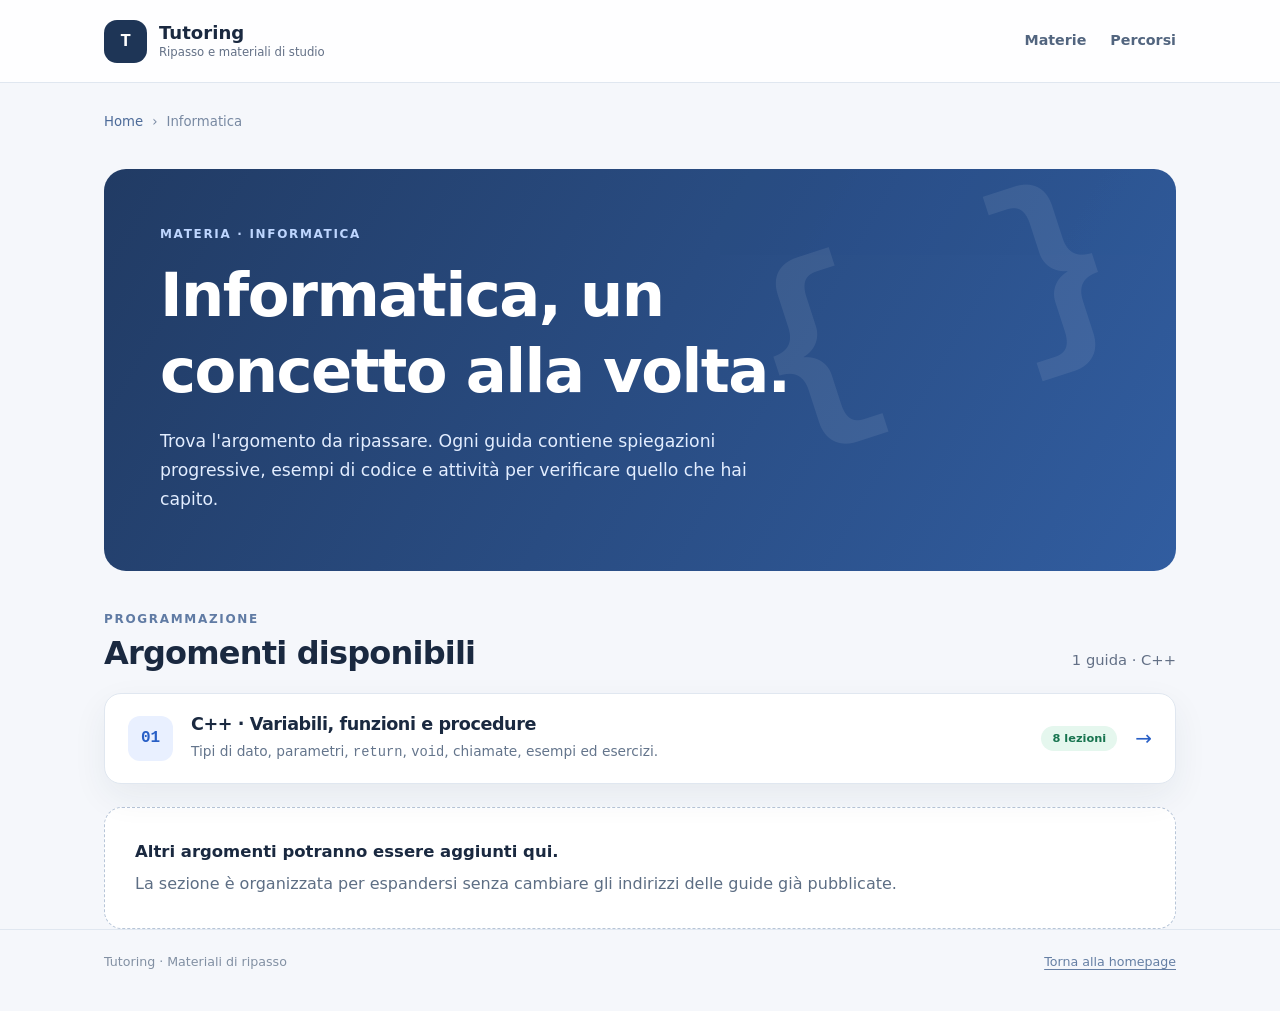
==== informatica/index.html @ deb6f5bb "Aggiunge indice della materia informatica" ====
<!doctype html>
<html lang="it">
<head>
<meta charset="utf-8">
<meta name="viewport" content="width=device-width, initial-scale=1">
<meta name="theme-color" content="#f5f7fb">
<meta name="description" content="Ripasso di Informatica: guida C++ a variabili, funzioni, parametri, procedure e sottoprogrammi.">
<title>Informatica | Tutoring</title>
<style>
:root{--bg:#f5f7fb;--paper:#ffffff;--ink:#1a2940;--muted:#637086;--border:#e0e7f0;--blue:#285fc6;--blue-pale:#e9f0ff;--green:#17744f;--green-pale:#e5f7ee;--purple:#6549b5;--purple-pale:#f0ecff;--shadow:0 13px 35px rgba(37,54,81,.065)}
*{box-sizing:border-box}
html{scroll-behavior:smooth}
body{margin:0;background:var(--bg);color:var(--ink);font:16px/1.65 system-ui,-apple-system,"Segoe UI",Arial,sans-serif}
a{color:var(--blue);text-decoration-thickness:1px;text-underline-offset:3px}
a:focus-visible{outline:3px solid #72a0ff;outline-offset:5px;border-radius:5px}
.shell{max-width:1120px;margin:auto;padding:0 24px}
header{background:rgba(255,255,255,.93);border-bottom:1px solid var(--border)}
.header-inner{min-height:82px;display:flex;justify-content:space-between;align-items:center;gap:22px}
.brand{display:flex;align-items:center;gap:12px;text-decoration:none;color:var(--ink);font-size:1.13rem;font-weight:800;line-height:1.25}
.logo{display:grid;place-items:center;width:43px;height:43px;border-radius:13px;background:#1e3556;color:white;font:800 1.12rem ui-monospace,Consolas,monospace}
.brand small{display:block;font-size:.73rem;color:var(--muted);font-weight:500}
.headnav{display:flex;gap:24px;align-items:center;flex-wrap:wrap;font-size:.89rem;font-weight:700}
.headnav a{color:#52657f;text-decoration:none}
.headnav a:hover{color:var(--blue)}
main{padding-bottom:60px}
.hero{margin:36px 0 26px;background:linear-gradient(120deg,#213b64,#315da0);border-radius:22px;padding:clamp(28px,5vw,56px);color:#fff;position:relative;overflow:hidden}
.hero:after{content:'{ }';position:absolute;right:5%;top:10%;font:800 clamp(7rem,18vw,13rem)/1 ui-monospace,Consolas,monospace;opacity:.08;transform:rotate(-18deg);pointer-events:none}
.hero .kicker{color:#bed6ff}
.kicker{text-transform:uppercase;letter-spacing:.14em;font-size:.75rem;font-weight:850}
h1,h2,h3{line-height:1.25;letter-spacing:-.025em}
h1{font-size:clamp(2.2rem,5.2vw,3.8rem);margin:13px 0 17px;max-width:790px}
.hero p{color:#e2edff;max-width:650px;font-size:1.08rem;margin:0;line-height:1.7}
.crumbs{margin-top:28px;display:flex;gap:9px;align-items:center;color:#7889a2;font-size:.83rem}
.crumbs a{color:#4d6b99;text-decoration:none}
.crumbs a:hover{text-decoration:underline}
.section-head{display:flex;align-items:end;justify-content:space-between;gap:20px;margin:39px 0 17px}
.section-head h2{margin:3px 0 0;font-size:clamp(1.5rem,2.7vw,2rem)}
.section-head p{color:var(--muted);margin:0;font-size:.92rem}
.grid{display:grid;grid-template-columns:repeat(2,minmax(0,1fr));gap:18px}
.card{display:flex;flex-direction:column;min-width:0;background:var(--paper);border:1px solid var(--border);border-radius:19px;padding:28px;box-shadow:var(--shadow)}
a.card{text-decoration:none;color:var(--ink);transition:border-color .17s,transform .17s,box-shadow .17s}
a.card:hover{border-color:#95b7ee;transform:translateY(-3px);box-shadow:0 16px 38px rgba(37,54,81,.1)}
.card-top{display:flex;align-items:center;justify-content:space-between;gap:16px}
.card-symbol{display:grid;place-items:center;width:59px;height:59px;border-radius:16px;font:750 1.5rem ui-monospace,Consolas,monospace}
.card-symbol.blue{background:var(--blue-pale);color:var(--blue)}
.card-symbol.purple{background:var(--purple-pale);color:var(--purple)}
.pill{display:inline-block;border-radius:100px;padding:5px 11px;font-size:.71rem;line-height:1.3;font-weight:800;white-space:nowrap}
.pill.ready{background:var(--green-pale);color:var(--green)}
.pill.soon{background:#eef1f6;color:#67768e}
.card h3{font-size:1.37rem;margin:25px 0 9px}
.card p{font-size:.96rem;line-height:1.65;color:#5b6d85;margin:0}
.card .card-bottom{display:flex;justify-content:space-between;align-items:center;gap:12px;border-top:1px solid #e8edf4;margin-top:auto;padding-top:20px;font-weight:800;font-size:.88rem;color:var(--blue)}
.card-bottom .subtext{color:#7b899f;font-size:.76rem;font-weight:600}
.arrow{font-size:1.25rem}
.feature{margin-top:18px;background:#fff;border:1px solid var(--border);border-radius:19px;padding:25px 28px;display:grid;grid-template-columns:1fr auto;gap:18px;align-items:center}
.feature .kicker{color:#5f78a3}
.feature h3{font-size:1.28rem;margin:6px 0 7px}
.feature p{color:#586b84;margin:0;max-width:710px;font-size:.91rem}
.cta{display:inline-flex;justify-content:center;align-items:center;gap:10px;border-radius:11px;padding:11px 18px;background:var(--blue);color:#fff;text-decoration:none;font-size:.88rem;font-weight:800;white-space:nowrap}
.cta:hover{background:#184baf}
.cta.secondary{background:#ecf2ff;color:#2054aa}
.cta.secondary:hover{background:#dce8ff}
.topic-group{display:grid;gap:14px;margin-top:20px}
.topic{display:flex;align-items:center;gap:18px;border:1px solid var(--border);background:#fff;padding:20px 23px;border-radius:17px;text-decoration:none;color:var(--ink);box-shadow:var(--shadow);transition:border-color .17s,transform .17s}
.topic:hover{border-color:#9ebbe7;transform:translateY(-2px)}
.topic-num{width:45px;height:45px;flex:none;display:grid;place-items:center;border-radius:12px;background:var(--blue-pale);color:var(--blue);font:800 1rem ui-monospace,monospace}
.topic-main{flex:1;min-width:0}
.topic h3{font-size:1.1rem;margin:0 0 5px}
.topic p{font-size:.86rem;line-height:1.5;color:#64758c;margin:0}
.topic .arrow{color:var(--blue)}
.empty{background:#fff;border:1px dashed #b7c5d8;border-radius:18px;padding:30px;margin-top:23px;color:#5d6e84}
.empty strong{display:block;color:var(--ink);font-size:1.03rem}
.empty p{margin:6px 0 0}
footer{border-top:1px solid var(--border);padding:22px 0 40px;color:#8290a3;font-size:.79rem}
footer .shell{display:flex;justify-content:space-between;gap:12px;flex-wrap:wrap}
footer a{color:#657fa4}
@media(max-width:710px){.shell{padding:0 16px}.header-inner{min-height:72px}.headnav{gap:13px;font-size:.8rem}.hero{margin-top:19px;border-radius:17px;padding:27px 23px}.hero:after{font-size:7rem;top:38%;right:-3%}.hero p{font-size:.98rem}.grid{grid-template-columns:1fr;gap:13px}.card{padding:23px}.card h3{margin-top:18px}.section-head{margin-top:30px;display:block}.section-head p{margin-top:7px}.feature{grid-template-columns:1fr;padding:23px}.feature .cta{justify-self:start}.topic{padding:18px 16px;gap:12px}.topic-num{height:40px;width:40px}.topic .pill{display:none}}
@media(prefers-reduced-motion:reduce){html{scroll-behavior:auto}a.card,.topic{transition:none}}
</style>
</head>
<body>
<header><div class="shell header-inner"><a class="brand" href="../" aria-label="Tutoring, torna alla pagina iniziale"><span class="logo">T</span><span>Tutoring<small>Ripasso e materiali di studio</small></span></a><nav class="headnav" aria-label="Navigazione"><a href="../#materie">Materie</a><a href="../#percorsi">Percorsi</a></nav></div></header>
<main class="shell">
<nav class="crumbs" aria-label="Percorso di navigazione"><a href="../">Home</a><span aria-hidden="true">›</span><span aria-current="page">Informatica</span></nav>
<section class="hero" aria-labelledby="titolo"><div class="kicker">Materia · Informatica</div><h1 id="titolo">Informatica, un concetto alla volta.</h1><p>Trova l'argomento da ripassare. Ogni guida contiene spiegazioni progressive, esempi di codice e attività per verificare quello che hai capito.</p></section>
<section aria-labelledby="titolo-argomenti"><div class="section-head"><div><div class="kicker" style="color:#607ba4">Programmazione</div><h2 id="titolo-argomenti">Argomenti disponibili</h2></div><p>1 guida · C++</p></div>
<div class="topic-group"><a class="topic" href="cpp-sottoprogrammi/"><span class="topic-num">01</span><span class="topic-main"><h3>C++ · Variabili, funzioni e procedure</h3><p>Tipi di dato, parametri, <code>return</code>, <code>void</code>, chiamate, esempi ed esercizi.</p></span><span class="pill ready">8 lezioni</span><span class="arrow" aria-hidden="true">→</span></a></div>
<div class="empty"><strong>Altri argomenti potranno essere aggiunti qui.</strong><p>La sezione è organizzata per espandersi senza cambiare gli indirizzi delle guide già pubblicate.</p></div>
</section></main><footer><div class="shell"><span>Tutoring · Materiali di ripasso</span><a href="../">Torna alla homepage</a></div></footer>
</body>
</html>
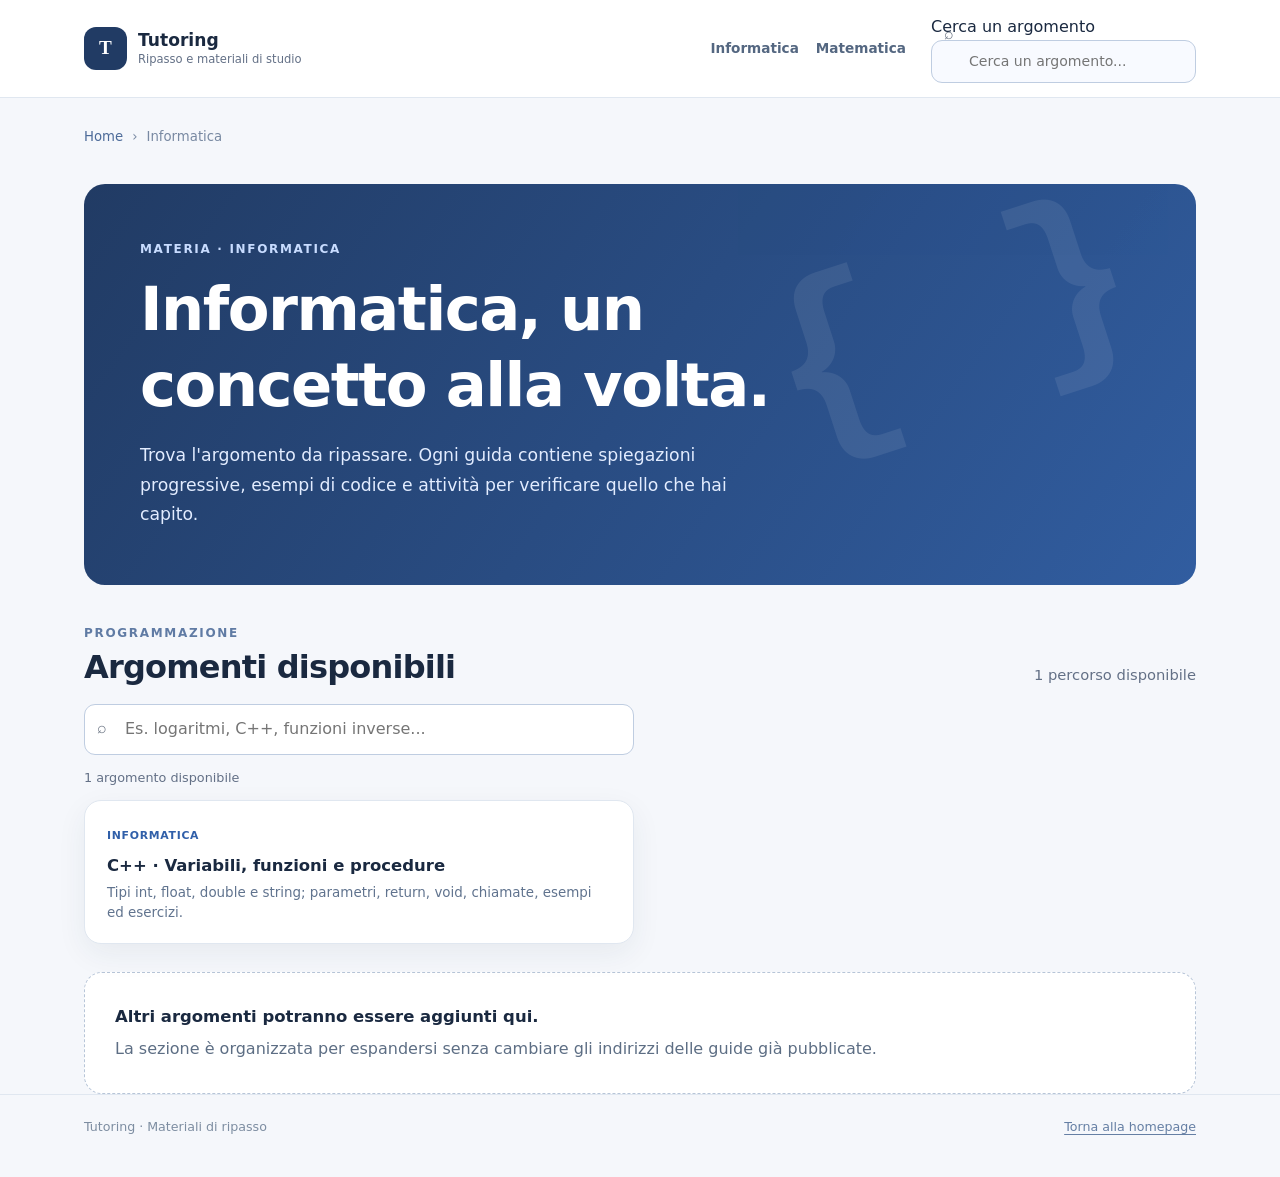
==== commit 38a691b5: "Allinea Informatica allo stile condiviso e aggiunge ricerca" ====
--- a/informatica/index.html
+++ b/informatica/index.html
@@ -6,85 +6,16 @@
 <meta name="theme-color" content="#f5f7fb">
 <meta name="description" content="Ripasso di Informatica: guida C++ a variabili, funzioni, parametri, procedure e sottoprogrammi.">
 <title>Informatica | Tutoring</title>
-<style>
-:root{--bg:#f5f7fb;--paper:#ffffff;--ink:#1a2940;--muted:#637086;--border:#e0e7f0;--blue:#285fc6;--blue-pale:#e9f0ff;--green:#17744f;--green-pale:#e5f7ee;--purple:#6549b5;--purple-pale:#f0ecff;--shadow:0 13px 35px rgba(37,54,81,.065)}
-*{box-sizing:border-box}
-html{scroll-behavior:smooth}
-body{margin:0;background:var(--bg);color:var(--ink);font:16px/1.65 system-ui,-apple-system,"Segoe UI",Arial,sans-serif}
-a{color:var(--blue);text-decoration-thickness:1px;text-underline-offset:3px}
-a:focus-visible{outline:3px solid #72a0ff;outline-offset:5px;border-radius:5px}
-.shell{max-width:1120px;margin:auto;padding:0 24px}
-header{background:rgba(255,255,255,.93);border-bottom:1px solid var(--border)}
-.header-inner{min-height:82px;display:flex;justify-content:space-between;align-items:center;gap:22px}
-.brand{display:flex;align-items:center;gap:12px;text-decoration:none;color:var(--ink);font-size:1.13rem;font-weight:800;line-height:1.25}
-.logo{display:grid;place-items:center;width:43px;height:43px;border-radius:13px;background:#1e3556;color:white;font:800 1.12rem ui-monospace,Consolas,monospace}
-.brand small{display:block;font-size:.73rem;color:var(--muted);font-weight:500}
-.headnav{display:flex;gap:24px;align-items:center;flex-wrap:wrap;font-size:.89rem;font-weight:700}
-.headnav a{color:#52657f;text-decoration:none}
-.headnav a:hover{color:var(--blue)}
-main{padding-bottom:60px}
-.hero{margin:36px 0 26px;background:linear-gradient(120deg,#213b64,#315da0);border-radius:22px;padding:clamp(28px,5vw,56px);color:#fff;position:relative;overflow:hidden}
-.hero:after{content:'{ }';position:absolute;right:5%;top:10%;font:800 clamp(7rem,18vw,13rem)/1 ui-monospace,Consolas,monospace;opacity:.08;transform:rotate(-18deg);pointer-events:none}
-.hero .kicker{color:#bed6ff}
-.kicker{text-transform:uppercase;letter-spacing:.14em;font-size:.75rem;font-weight:850}
-h1,h2,h3{line-height:1.25;letter-spacing:-.025em}
-h1{font-size:clamp(2.2rem,5.2vw,3.8rem);margin:13px 0 17px;max-width:790px}
-.hero p{color:#e2edff;max-width:650px;font-size:1.08rem;margin:0;line-height:1.7}
-.crumbs{margin-top:28px;display:flex;gap:9px;align-items:center;color:#7889a2;font-size:.83rem}
-.crumbs a{color:#4d6b99;text-decoration:none}
-.crumbs a:hover{text-decoration:underline}
-.section-head{display:flex;align-items:end;justify-content:space-between;gap:20px;margin:39px 0 17px}
-.section-head h2{margin:3px 0 0;font-size:clamp(1.5rem,2.7vw,2rem)}
-.section-head p{color:var(--muted);margin:0;font-size:.92rem}
-.grid{display:grid;grid-template-columns:repeat(2,minmax(0,1fr));gap:18px}
-.card{display:flex;flex-direction:column;min-width:0;background:var(--paper);border:1px solid var(--border);border-radius:19px;padding:28px;box-shadow:var(--shadow)}
-a.card{text-decoration:none;color:var(--ink);transition:border-color .17s,transform .17s,box-shadow .17s}
-a.card:hover{border-color:#95b7ee;transform:translateY(-3px);box-shadow:0 16px 38px rgba(37,54,81,.1)}
-.card-top{display:flex;align-items:center;justify-content:space-between;gap:16px}
-.card-symbol{display:grid;place-items:center;width:59px;height:59px;border-radius:16px;font:750 1.5rem ui-monospace,Consolas,monospace}
-.card-symbol.blue{background:var(--blue-pale);color:var(--blue)}
-.card-symbol.purple{background:var(--purple-pale);color:var(--purple)}
-.pill{display:inline-block;border-radius:100px;padding:5px 11px;font-size:.71rem;line-height:1.3;font-weight:800;white-space:nowrap}
-.pill.ready{background:var(--green-pale);color:var(--green)}
-.pill.soon{background:#eef1f6;color:#67768e}
-.card h3{font-size:1.37rem;margin:25px 0 9px}
-.card p{font-size:.96rem;line-height:1.65;color:#5b6d85;margin:0}
-.card .card-bottom{display:flex;justify-content:space-between;align-items:center;gap:12px;border-top:1px solid #e8edf4;margin-top:auto;padding-top:20px;font-weight:800;font-size:.88rem;color:var(--blue)}
-.card-bottom .subtext{color:#7b899f;font-size:.76rem;font-weight:600}
-.arrow{font-size:1.25rem}
-.feature{margin-top:18px;background:#fff;border:1px solid var(--border);border-radius:19px;padding:25px 28px;display:grid;grid-template-columns:1fr auto;gap:18px;align-items:center}
-.feature .kicker{color:#5f78a3}
-.feature h3{font-size:1.28rem;margin:6px 0 7px}
-.feature p{color:#586b84;margin:0;max-width:710px;font-size:.91rem}
-.cta{display:inline-flex;justify-content:center;align-items:center;gap:10px;border-radius:11px;padding:11px 18px;background:var(--blue);color:#fff;text-decoration:none;font-size:.88rem;font-weight:800;white-space:nowrap}
-.cta:hover{background:#184baf}
-.cta.secondary{background:#ecf2ff;color:#2054aa}
-.cta.secondary:hover{background:#dce8ff}
-.topic-group{display:grid;gap:14px;margin-top:20px}
-.topic{display:flex;align-items:center;gap:18px;border:1px solid var(--border);background:#fff;padding:20px 23px;border-radius:17px;text-decoration:none;color:var(--ink);box-shadow:var(--shadow);transition:border-color .17s,transform .17s}
-.topic:hover{border-color:#9ebbe7;transform:translateY(-2px)}
-.topic-num{width:45px;height:45px;flex:none;display:grid;place-items:center;border-radius:12px;background:var(--blue-pale);color:var(--blue);font:800 1rem ui-monospace,monospace}
-.topic-main{flex:1;min-width:0}
-.topic h3{font-size:1.1rem;margin:0 0 5px}
-.topic p{font-size:.86rem;line-height:1.5;color:#64758c;margin:0}
-.topic .arrow{color:var(--blue)}
-.empty{background:#fff;border:1px dashed #b7c5d8;border-radius:18px;padding:30px;margin-top:23px;color:#5d6e84}
-.empty strong{display:block;color:var(--ink);font-size:1.03rem}
-.empty p{margin:6px 0 0}
-footer{border-top:1px solid var(--border);padding:22px 0 40px;color:#8290a3;font-size:.79rem}
-footer .shell{display:flex;justify-content:space-between;gap:12px;flex-wrap:wrap}
-footer a{color:#657fa4}
-@media(max-width:710px){.shell{padding:0 16px}.header-inner{min-height:72px}.headnav{gap:13px;font-size:.8rem}.hero{margin-top:19px;border-radius:17px;padding:27px 23px}.hero:after{font-size:7rem;top:38%;right:-3%}.hero p{font-size:.98rem}.grid{grid-template-columns:1fr;gap:13px}.card{padding:23px}.card h3{margin-top:18px}.section-head{margin-top:30px;display:block}.section-head p{margin-top:7px}.feature{grid-template-columns:1fr;padding:23px}.feature .cta{justify-self:start}.topic{padding:18px 16px;gap:12px}.topic-num{height:40px;width:40px}.topic .pill{display:none}}
-@media(prefers-reduced-motion:reduce){html{scroll-behavior:auto}a.card,.topic{transition:none}}
-</style>
+<link rel="stylesheet" href="../assets/landing.css">
+<link rel="stylesheet" href="../assets/site.css">
+<script defer src="../assets/site.js" data-root="../"></script>
 </head>
 <body>
-<header><div class="shell header-inner"><a class="brand" href="../" aria-label="Tutoring, torna alla pagina iniziale"><span class="logo">T</span><span>Tutoring<small>Ripasso e materiali di studio</small></span></a><nav class="headnav" aria-label="Navigazione"><a href="../#materie">Materie</a><a href="../#percorsi">Percorsi</a></nav></div></header>
 <main class="shell">
 <nav class="crumbs" aria-label="Percorso di navigazione"><a href="../">Home</a><span aria-hidden="true">›</span><span aria-current="page">Informatica</span></nav>
 <section class="hero" aria-labelledby="titolo"><div class="kicker">Materia · Informatica</div><h1 id="titolo">Informatica, un concetto alla volta.</h1><p>Trova l'argomento da ripassare. Ogni guida contiene spiegazioni progressive, esempi di codice e attività per verificare quello che hai capito.</p></section>
-<section aria-labelledby="titolo-argomenti"><div class="section-head"><div><div class="kicker" style="color:#607ba4">Programmazione</div><h2 id="titolo-argomenti">Argomenti disponibili</h2></div><p>1 guida · C++</p></div>
-<div class="topic-group"><a class="topic" href="cpp-sottoprogrammi/"><span class="topic-num">01</span><span class="topic-main"><h3>C++ · Variabili, funzioni e procedure</h3><p>Tipi di dato, parametri, <code>return</code>, <code>void</code>, chiamate, esempi ed esercizi.</p></span><span class="pill ready">8 lezioni</span><span class="arrow" aria-hidden="true">→</span></a></div>
+<section aria-labelledby="titolo-argomenti"><div class="section-head"><div><div class="kicker" style="color:#607ba4">Programmazione</div><h2 id="titolo-argomenti">Argomenti disponibili</h2></div><p>1 percorso disponibile</p></div>
+<div data-topic-catalog="informatica"></div>
 <div class="empty"><strong>Altri argomenti potranno essere aggiunti qui.</strong><p>La sezione è organizzata per espandersi senza cambiare gli indirizzi delle guide già pubblicate.</p></div>
 </section></main><footer><div class="shell"><span>Tutoring · Materiali di ripasso</span><a href="../">Torna alla homepage</a></div></footer>
 </body>
--- a/assets/landing.css
+++ b/assets/landing.css
@@ -0,0 +1,70 @@
+
+:root{--bg:#f5f7fb;--paper:#ffffff;--ink:#1a2940;--muted:#637086;--border:#e0e7f0;--blue:#285fc6;--blue-pale:#e9f0ff;--green:#17744f;--green-pale:#e5f7ee;--purple:#6549b5;--purple-pale:#f0ecff;--shadow:0 13px 35px rgba(37,54,81,.065)}
+*{box-sizing:border-box}
+html{scroll-behavior:smooth}
+body{margin:0;background:var(--bg);color:var(--ink);font:16px/1.65 system-ui,-apple-system,"Segoe UI",Arial,sans-serif}
+a{color:var(--blue);text-decoration-thickness:1px;text-underline-offset:3px}
+a:focus-visible{outline:3px solid #72a0ff;outline-offset:5px;border-radius:5px}
+.shell{max-width:1120px;margin:auto;padding:0 24px}
+header{background:rgba(255,255,255,.93);border-bottom:1px solid var(--border)}
+.header-inner{min-height:82px;display:flex;justify-content:space-between;align-items:center;gap:22px}
+.brand{display:flex;align-items:center;gap:12px;text-decoration:none;color:var(--ink);font-size:1.13rem;font-weight:800;line-height:1.25}
+.logo{display:grid;place-items:center;width:43px;height:43px;border-radius:13px;background:#1e3556;color:white;font:800 1.12rem ui-monospace,Consolas,monospace}
+.brand small{display:block;font-size:.73rem;color:var(--muted);font-weight:500}
+.headnav{display:flex;gap:24px;align-items:center;flex-wrap:wrap;font-size:.89rem;font-weight:700}
+.headnav a{color:#52657f;text-decoration:none}
+.headnav a:hover{color:var(--blue)}
+main{padding-bottom:60px}
+.hero{margin:36px 0 26px;background:linear-gradient(120deg,#213b64,#315da0);border-radius:22px;padding:clamp(28px,5vw,56px);color:#fff;position:relative;overflow:hidden}
+.hero:after{content:'{ }';position:absolute;right:5%;top:10%;font:800 clamp(7rem,18vw,13rem)/1 ui-monospace,Consolas,monospace;opacity:.08;transform:rotate(-18deg);pointer-events:none}
+.hero .kicker{color:#bed6ff}
+.kicker{text-transform:uppercase;letter-spacing:.14em;font-size:.75rem;font-weight:850}
+h1,h2,h3{line-height:1.25;letter-spacing:-.025em}
+h1{font-size:clamp(2.2rem,5.2vw,3.8rem);margin:13px 0 17px;max-width:790px}
+.hero p{color:#e2edff;max-width:650px;font-size:1.08rem;margin:0;line-height:1.7}
+.crumbs{margin-top:28px;display:flex;gap:9px;align-items:center;color:#7889a2;font-size:.83rem}
+.crumbs a{color:#4d6b99;text-decoration:none}
+.crumbs a:hover{text-decoration:underline}
+.section-head{display:flex;align-items:end;justify-content:space-between;gap:20px;margin:39px 0 17px}
+.section-head h2{margin:3px 0 0;font-size:clamp(1.5rem,2.7vw,2rem)}
+.section-head p{color:var(--muted);margin:0;font-size:.92rem}
+.grid{display:grid;grid-template-columns:repeat(2,minmax(0,1fr));gap:18px}
+.card{display:flex;flex-direction:column;min-width:0;background:var(--paper);border:1px solid var(--border);border-radius:19px;padding:28px;box-shadow:var(--shadow)}
+a.card{text-decoration:none;color:var(--ink);transition:border-color .17s,transform .17s,box-shadow .17s}
+a.card:hover{border-color:#95b7ee;transform:translateY(-3px);box-shadow:0 16px 38px rgba(37,54,81,.1)}
+.card-top{display:flex;align-items:center;justify-content:space-between;gap:16px}
+.card-symbol{display:grid;place-items:center;width:59px;height:59px;border-radius:16px;font:750 1.5rem ui-monospace,Consolas,monospace}
+.card-symbol.blue{background:var(--blue-pale);color:var(--blue)}
+.card-symbol.purple{background:var(--purple-pale);color:var(--purple)}
+.pill{display:inline-block;border-radius:100px;padding:5px 11px;font-size:.71rem;line-height:1.3;font-weight:800;white-space:nowrap}
+.pill.ready{background:var(--green-pale);color:var(--green)}
+.pill.soon{background:#eef1f6;color:#67768e}
+.card h3{font-size:1.37rem;margin:25px 0 9px}
+.card p{font-size:.96rem;line-height:1.65;color:#5b6d85;margin:0}
+.card .card-bottom{display:flex;justify-content:space-between;align-items:center;gap:12px;border-top:1px solid #e8edf4;margin-top:auto;padding-top:20px;font-weight:800;font-size:.88rem;color:var(--blue)}
+.card-bottom .subtext{color:#7b899f;font-size:.76rem;font-weight:600}
+.arrow{font-size:1.25rem}
+.feature{margin-top:18px;background:#fff;border:1px solid var(--border);border-radius:19px;padding:25px 28px;display:grid;grid-template-columns:1fr auto;gap:18px;align-items:center}
+.feature .kicker{color:#5f78a3}
+.feature h3{font-size:1.28rem;margin:6px 0 7px}
+.feature p{color:#586b84;margin:0;max-width:710px;font-size:.91rem}
+.cta{display:inline-flex;justify-content:center;align-items:center;gap:10px;border-radius:11px;padding:11px 18px;background:var(--blue);color:#fff;text-decoration:none;font-size:.88rem;font-weight:800;white-space:nowrap}
+.cta:hover{background:#184baf}
+.cta.secondary{background:#ecf2ff;color:#2054aa}
+.cta.secondary:hover{background:#dce8ff}
+.topic-group{display:grid;gap:14px;margin-top:20px}
+.topic{display:flex;align-items:center;gap:18px;border:1px solid var(--border);background:#fff;padding:20px 23px;border-radius:17px;text-decoration:none;color:var(--ink);box-shadow:var(--shadow);transition:border-color .17s,transform .17s}
+.topic:hover{border-color:#9ebbe7;transform:translateY(-2px)}
+.topic-num{width:45px;height:45px;flex:none;display:grid;place-items:center;border-radius:12px;background:var(--blue-pale);color:var(--blue);font:800 1rem ui-monospace,monospace}
+.topic-main{flex:1;min-width:0}
+.topic h3{font-size:1.1rem;margin:0 0 5px}
+.topic p{font-size:.86rem;line-height:1.5;color:#64758c;margin:0}
+.topic .arrow{color:var(--blue)}
+.empty{background:#fff;border:1px dashed #b7c5d8;border-radius:18px;padding:30px;margin-top:23px;color:#5d6e84}
+.empty strong{display:block;color:var(--ink);font-size:1.03rem}
+.empty p{margin:6px 0 0}
+footer{border-top:1px solid var(--border);padding:22px 0 40px;color:#8290a3;font-size:.79rem}
+footer .shell{display:flex;justify-content:space-between;gap:12px;flex-wrap:wrap}
+footer a{color:#657fa4}
+@media(max-width:710px){.shell{padding:0 16px}.header-inner{min-height:72px}.headnav{gap:13px;font-size:.8rem}.hero{margin-top:19px;border-radius:17px;padding:27px 23px}.hero:after{font-size:7rem;top:38%;right:-3%}.hero p{font-size:.98rem}.grid{grid-template-columns:1fr;gap:13px}.card{padding:23px}.card h3{margin-top:18px}.section-head{margin-top:30px;display:block}.section-head p{margin-top:7px}.feature{grid-template-columns:1fr;padding:23px}.feature .cta{justify-self:start}.topic{padding:18px 16px;gap:12px}.topic-num{height:40px;width:40px}.topic .pill{display:none}}
+@media(prefers-reduced-motion:reduce){html{scroll-behavior:auto}a.card,.topic{transition:none}}
--- a/assets/site.css
+++ b/assets/site.css
@@ -0,0 +1,78 @@
+
+/* Tutoring — linguaggio visivo condiviso tra le materie e le lezioni */
+:root{--tut-bg:#f5f7fb;--tut-paper:#fff;--tut-ink:#1a2940;--tut-muted:#637086;--tut-border:#e0e7f0;--tut-blue:#285fc6;--tut-blue-light:#e9f0ff;--tut-shadow:0 10px 30px rgba(37,54,81,.065);--tut-radius:17px}
+body{background:var(--tut-bg);color:var(--tut-ink);font-family:system-ui,-apple-system,"Segoe UI",Arial,sans-serif}
+.tut-sitebar,.tut-sitebar *{box-sizing:border-box}
+.tut-sitebar{background:#fff;border-bottom:1px solid var(--tut-border);position:relative;z-index:30;color:var(--tut-ink)}
+.tut-sitebar-inner{max-width:1160px;padding:14px 24px;margin:0 auto;min-height:75px;display:flex;align-items:center;gap:25px}
+.tut-site-brand{color:var(--tut-ink);text-decoration:none;display:flex;align-items:center;gap:11px;flex:none;line-height:1.25;font-size:1.07rem;font-weight:850}
+.tut-site-brand:hover{color:var(--tut-blue)}
+.tut-site-brand small{display:block;font-size:.72rem;font-weight:500;color:var(--tut-muted)}
+.tut-logo{width:43px;height:43px;border-radius:12px;background:#213b64;color:#fff;display:grid;place-items:center;font:800 1.2rem Georgia,serif;flex:none}
+.tut-site-links{display:flex;gap:17px;align-items:center;margin-left:auto}
+.tut-site-links a{font-size:.85rem;font-weight:750;color:#546781;text-decoration:none;white-space:nowrap;padding:6px 0}
+.tut-site-links a:hover,.tut-site-links a[aria-current="page"]{color:var(--tut-blue)}
+.tut-site-search{width:265px;flex:none;position:relative}
+.tut-site-search input,.tut-filter-input{font:inherit;width:100%;color:var(--tut-ink);padding:11px 13px 11px 37px;line-height:1.3;font-size:.88rem;border:1px solid #bfcde1;background:#f8faff;border-radius:11px;outline:none}
+.tut-site-search input:focus,.tut-filter-input:focus{border-color:#6f9bdf;box-shadow:0 0 0 3px #ddebff;background:#fff}
+.tut-site-search .tut-magnify,.tut-filter-wrap .tut-magnify{position:absolute;left:13px;top:12px;font-size:1.03rem;opacity:.65;line-height:1;pointer-events:none}
+.tut-site-search .tut-results{position:absolute;top:calc(100% + 8px);right:0;width:min(420px,85vw);background:#fff;border:1px solid var(--tut-border);box-shadow:0 17px 40px rgba(22,37,63,.17);border-radius:14px;max-height:410px;overflow:auto;padding:7px;z-index:50}
+.tut-results[hidden]{display:none}
+.tut-result-link{display:block;text-decoration:none;color:var(--tut-ink);padding:12px 13px;border-radius:9px;border:1px solid transparent}
+.tut-result-link:hover,.tut-result-link:focus{background:#f1f6ff;border-color:#d5e3fb}
+.tut-result-link b{display:block;line-height:1.4;font-size:.89rem}
+.tut-result-link small{display:block;font-size:.76rem;line-height:1.5;color:#71829c}
+.tut-search-empty{font-size:.84rem;color:var(--tut-muted);padding:16px 13px}
+.tut-search-caption{font-size:.71rem;color:#7385a2;font-weight:850;text-transform:uppercase;letter-spacing:.1em;padding:6px 12px 5px}
+.tut-catalog{margin:17px 0 28px}
+.tut-filter-wrap{position:relative;max-width:550px}
+.tut-filter-input{background:#fff;padding:14px 15px 14px 40px;font-size:1rem}
+.tut-filter-wrap .tut-magnify{top:16px}
+.tut-filter-status{font-size:.8rem;color:var(--tut-muted);margin:12px 0}
+.tut-catalog-list{display:grid;grid-template-columns:repeat(2,minmax(0,1fr));gap:13px}
+.tut-topic{display:block;border:1px solid var(--tut-border);background:#fff;border-radius:var(--tut-radius);padding:20px 22px;color:var(--tut-ink);box-shadow:var(--tut-shadow);text-decoration:none;min-width:0;transition:transform .15s,border-color .15s}
+.tut-topic:hover{transform:translateY(-2px);border-color:#95b5e7}
+.tut-topic b{font-size:1.03rem;display:block}
+.tut-topic small{display:block;color:#60738e;margin-top:4px;line-height:1.48;font-size:.84rem}
+.tut-topic-category{display:inline-block;font-size:.68rem;color:#305fa9;font-weight:850;letter-spacing:.065em;text-transform:uppercase;margin-bottom:7px}
+.tut-no-match{padding:20px;color:#687b96;border:1px dashed #bbc9dd;border-radius:13px;background:#fff;grid-column:1/-1}
+.tut-catalog-filter[hidden]{display:none!important}
+.tut-catalog-filter-empty[hidden]{display:none!important}
+/* Stessa palette, tipografia, superfici e raggi negli indici e nelle lezioni */
+.shell,.wrap{max-width:1160px}
+body .hero:not(.plain),body .hero.purple,body .hero.orange,body .hero.green{background:linear-gradient(125deg,#213b64,#315da0);color:#fff;border-radius:21px}
+body .hero:not(.plain) p{color:#e2ecff}
+body .hero:not(.plain) .eyebrow,body .hero .kicker{color:#c8dcff}
+body .card,body .panel,body .rule,body .matter,body .feature,body .mapnode,body .topic,body .branch,body .exercise,body .quiz-card{border-radius:var(--tut-radius);border-color:var(--tut-border);box-shadow:var(--tut-shadow)}
+body .card h3,body .panel h3,body .matter h3{color:var(--tut-ink)}
+body .btn.primary,body .button.primary,body .cta{background:var(--tut-blue);border-color:var(--tut-blue);color:#fff}
+body .btn.primary:hover,body .button.primary:hover,body .cta:hover{background:#174daa;color:#fff}
+body footer{color:#7d8da1}
+body .progress-track,body .meter{background:#e5ebf4}
+body .progress-track>span,body .meter>span{background:linear-gradient(90deg,#5489ec,#2ca57a)}
+/* La barra superiore comune sostituisce le intestazioni precedenti. */
+body .layout .sidebar{top:0}
+body .layout .main .content{max-width:1010px}
+body .layout .sidebar .logo{background:#213b64}
+body .layout .code-panel{box-shadow:var(--tut-shadow)}
+/* Ricerca nell'indice delle materie */
+.tut-filterable[hidden]{display:none!important}
+@media(max-width:1080px){
+ .tut-sitebar-inner{gap:16px}
+ .tut-site-links{gap:12px}
+ .tut-site-search{width:235px}
+}
+@media(max-width:760px){
+ .tut-sitebar-inner{padding:10px 14px 12px;display:grid;grid-template-columns:1fr auto;gap:10px;min-height:auto}
+ .tut-logo{width:36px;height:36px;border-radius:10px}
+ .tut-site-brand{font-size:1rem}
+ .tut-site-links{margin:0;gap:12px;justify-self:end}
+ .tut-site-links a{font-size:.77rem}
+ .tut-site-search{width:100%;grid-column:1/-1}
+ .tut-site-search input{width:100%;font-size:.88rem}
+ .tut-site-search .tut-results{width:100%;left:0;right:auto}
+ .tut-catalog-list{grid-template-columns:1fr}
+ .tut-topic{padding:17px}
+}
+@media(max-width:390px){.tut-site-brand small{display:none}.tut-site-links{gap:9px}}
+@media(prefers-reduced-motion:reduce){.tut-topic{transition:none}}
